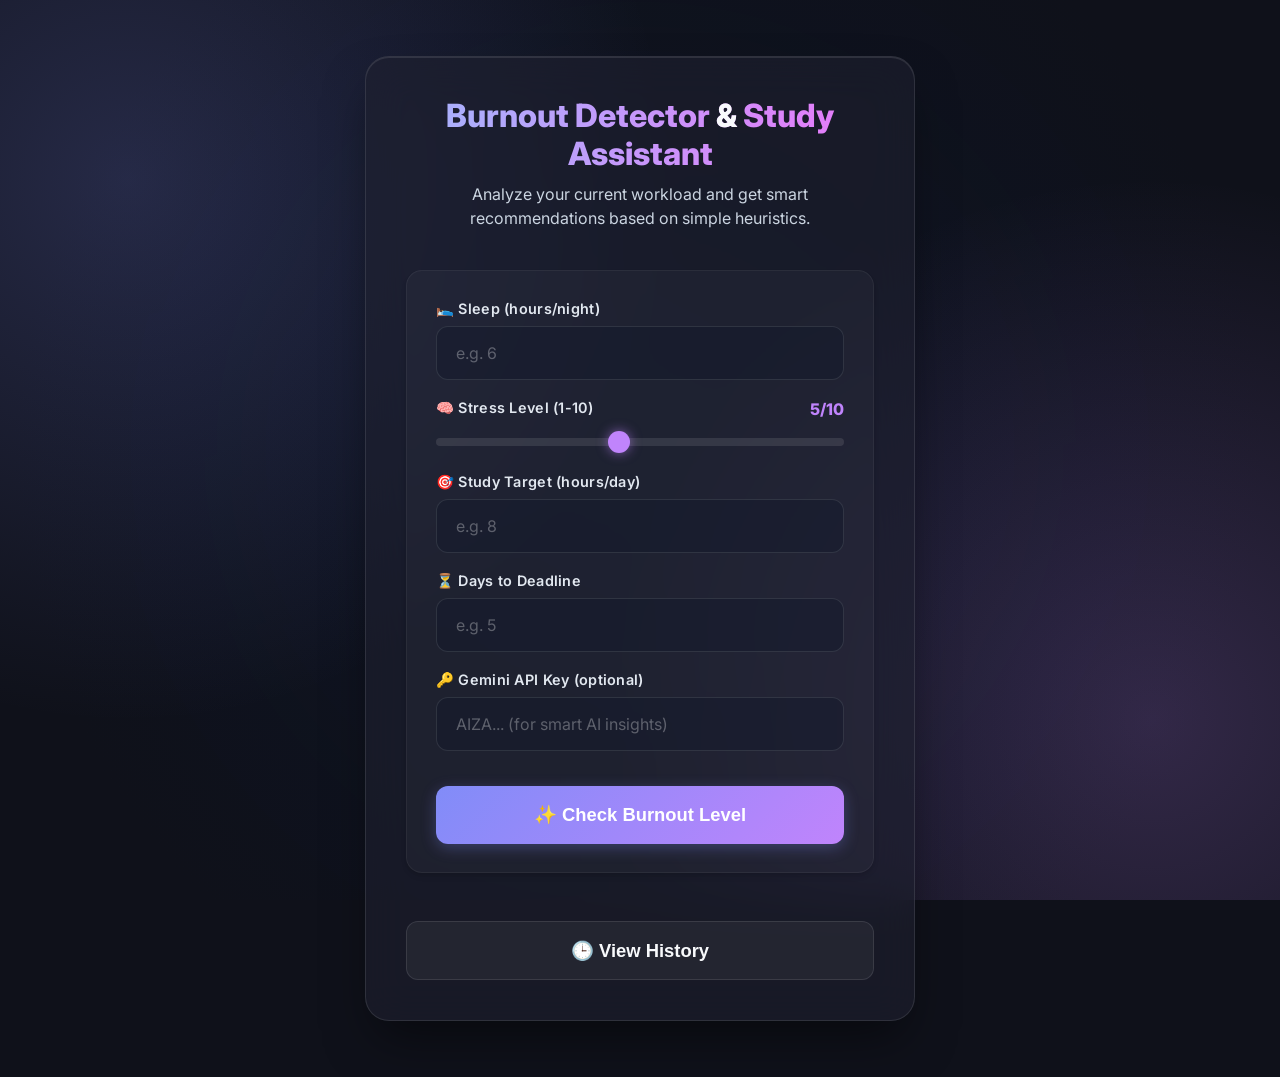
==== index.html @ ac302d41 "Initial commit - AI Burnout Detector" ====
<!DOCTYPE html>
<html lang="en">
<head>
    <meta charset="UTF-8">
    <meta name="viewport" content="width=device-width, initial-scale=1.0">
    <meta name="description" content="AI Burnout Detector & Smart Study Assistant to help students manage stress and workload.">
    <title>AI Burnout Detector & Smart Study Assistant</title>
    <link rel="stylesheet" href="style.css">
    <link href="https://fonts.googleapis.com/css2?family=Inter:wght@300;400;600;800&display=swap" rel="stylesheet">
</head>
<body>
    <div class="background-animation"></div>
    <div class="container glass-panel">
        <header>
            <h1>Burnout Detector <span>&</span> Study Assistant</h1>
            <p>Analyze your current workload and get smart recommendations based on simple heuristics.</p>
        </header>

        <main>
            <div class="input-section card">
                <div class="form-group">
                    <label for="sleepHours">🛌 Sleep (hours/night)</label>
                    <input type="number" id="sleepHours" min="0" max="24" placeholder="e.g. 6" required>
                </div>
                
                <div class="form-group">
                    <label for="stressLevel">🧠 Stress Level (1-10)</label>
                    <input type="range" id="stressLevel" min="1" max="10" value="5" oninput="document.getElementById('stressValue').innerText = this.value">
                    <span class="range-val"><span id="stressValue">5</span>/10</span>
                </div>

                <div class="form-group">
                    <label for="studyHours">🎯 Study Target (hours/day)</label>
                    <input type="number" id="studyHours" min="0" max="24" placeholder="e.g. 8" required>
                </div>

                <div class="form-group">
                    <label for="daysLeft">⏳ Days to Deadline</label>
                    <input type="number" id="daysLeft" min="0" placeholder="e.g. 5" required>
                </div>

                <div class="form-group">
                    <label for="apiKey">🔑 Gemini API Key (optional)</label>
                    <input type="password" id="apiKey" placeholder="AIZA... (for smart AI insights)">
                </div>

                <button id="checkBtn" class="primary-btn">✨ Check Burnout Level</button>
            </div>

            <div id="outputSection" class="output-section hidden">
                <div class="result-card card">
                    <h2>Burnout Level: <span id="burnoutLevel" class="badge"></span></h2>
                    <p id="motivationMessage" class="motivation-text"></p>
                </div>
                <div class="recommendations">
                    <div class="card study-plan">
                        <h3>📚 Suggested Study Plan</h3>
                        <p id="studyPlanText"></p>
                    </div>
                    <div class="card health">
                        <h3>🧘 Health Recommendations</h3>
                        <p id="healthText"></p>
                    </div>
                    <div id="aiInsightCard" class="card ai-insight" style="display: none;">
                        <h3>✨ Gemini AI Insight</h3>
                        <p id="aiInsightText">Analyzing your data...</p>
                    </div>
                </div>
            </div>

            <div class="history-controls">
                <button id="toggleHistoryBtn" class="secondary-btn">🕒 View History</button>
            </div>

            <div id="historySection" class="history-section hidden">
                <h3>📅 Recent Logs</h3>
                <div id="historyList" class="history-list">
                    <!-- History items will be injected here -->
                </div>
                <button id="clearHistoryBtn" class="danger-btn">🗑️ Clear History</button>
            </div>
        </main>
    </div>
    <script src="app.js"></script>
</body>
</html>
---- style.css ----
:root {
    --bg-color: #0f111a;
    --text-main: #f8fafc;
    --text-muted: #cbd5e1;
    --primary: #818cf8;
    --primary-hover: #a5b4fc;
    --accent: #c084fc;
    
    /* Semantic Colors */
    --low-risk: #10b981;
    --low-bg: rgba(16, 185, 129, 0.2);
    --medium-risk: #f59e0b;
    --medium-bg: rgba(245, 158, 11, 0.2);
    --high-risk: #ef4444;
    --high-bg: rgba(239, 68, 68, 0.2);
}

* {
    box-sizing: border-box;
    margin: 0;
    padding: 0;
}

body {
    font-family: 'Inter', sans-serif;
    background-color: var(--bg-color);
    color: var(--text-main);
    display: flex;
    justify-content: center;
    align-items: center;
    min-height: 100vh;
    overflow-x: hidden;
    position: relative;
    padding: 1.5rem;
}

.background-animation {
    position: fixed;
    top: 0;
    left: 0;
    width: 100vw;
    height: 100vh;
    background: radial-gradient(circle at 10% 20%, rgba(129, 140, 248, 0.2), transparent 40%),
                radial-gradient(circle at 90% 80%, rgba(192, 132, 252, 0.2), transparent 40%),
                radial-gradient(circle at 50% 50%, rgba(15, 23, 42, 0.8), var(--bg-color) 80%);
    z-index: 0;
    animation: drift 15s infinite alternate ease-in-out;
    pointer-events: none;
}

@keyframes drift {
    0% { transform: scale(1) translate(0, 0); }
    100% { transform: scale(1.1) translate(3%, 3%); }
}

.container {
    position: relative;
    z-index: 1;
    width: 100%;
    max-width: 550px;
    padding: 2.5rem;
    border-radius: 24px;
    margin: 2rem auto;
}

.glass-panel {
    background: rgba(30, 32, 48, 0.6);
    backdrop-filter: blur(20px);
    -webkit-backdrop-filter: blur(20px);
    border: 1px solid rgba(255, 255, 255, 0.1);
    box-shadow: 0 25px 50px -12px rgba(0, 0, 0, 0.5), inset 0 1px 0 rgba(255, 255, 255, 0.1);
}

header {
    text-align: center;
    margin-bottom: 2.5rem;
}

h1 {
    font-size: 2rem;
    font-weight: 800;
    background: linear-gradient(to right, #a5b4fc, #e879f9);
    -webkit-background-clip: text;
    -webkit-text-fill-color: transparent;
    margin-bottom: 0.5rem;
    line-height: 1.2;
}

h1 span {
    background: var(--text-main);
    -webkit-background-clip: text;
    -webkit-text-fill-color: transparent;
}

header p {
    color: var(--text-muted);
    font-size: 1rem;
    line-height: 1.5;
}

.card {
    background: rgba(255, 255, 255, 0.03);
    border: 1px solid rgba(255, 255, 255, 0.05);
    border-radius: 16px;
    padding: 1.5rem;
    box-shadow: 0 4px 6px -1px rgba(0, 0, 0, 0.1), 0 2px 4px -1px rgba(0, 0, 0, 0.06);
}

.input-section.card {
    padding: 1.8rem;
    margin-bottom: 1.5rem;
}

.form-group {
    margin-bottom: 1.2rem;
    display: flex;
    flex-direction: column;
    position: relative;
}

label {
    font-size: 0.9rem;
    font-weight: 600;
    margin-bottom: 0.5rem;
    color: #e2e8f0;
    letter-spacing: 0.02em;
}

input[type="number"], input[type="password"] {
    padding: 1rem 1.2rem;
    background: rgba(15, 23, 42, 0.4);
    border: 1px solid rgba(255, 255, 255, 0.1);
    color: #fff;
    border-radius: 12px;
    font-size: 1rem;
    outline: none;
    transition: all 0.3s ease;
    font-family: inherit;
}

input[type="number"]:focus, input[type="password"]:focus {
    border-color: var(--primary);
    box-shadow: 0 0 0 3px rgba(129, 140, 248, 0.2);
    background: rgba(15, 23, 42, 0.7);
}

input[type="number"]::placeholder, input[type="password"]::placeholder {
    color: rgba(255, 255, 255, 0.3);
}

input[type="range"] {
    -webkit-appearance: none;
    background: rgba(255, 255, 255, 0.1);
    height: 8px;
    border-radius: 8px;
    margin-top: 0.8rem;
    margin-bottom: 0.5rem;
    outline: none;
}

input[type="range"]::-webkit-slider-thumb {
    -webkit-appearance: none;
    width: 22px;
    height: 22px;
    border-radius: 50%;
    background: var(--accent);
    cursor: pointer;
    box-shadow: 0 0 12px rgba(192, 132, 252, 0.6);
    transition: transform 0.1s ease;
}

input[type="range"]::-webkit-slider-thumb:hover {
    transform: scale(1.15);
}

.range-val {
    position: absolute;
    right: 0;
    top: 0;
    color: var(--accent);
    font-weight: 800;
    font-size: 1rem;
}

.primary-btn, .secondary-btn, .danger-btn {
    width: 100%;
    padding: 1.1rem;
    font-size: 1.15rem;
    font-weight: 700;
    cursor: pointer;
    border: none;
    border-radius: 12px;
    transition: all 0.3s ease;
    margin-top: 1rem;
}

.primary-btn {
    background: linear-gradient(135deg, var(--primary), var(--accent));
    color: white;
    box-shadow: 0 4px 15px rgba(129, 140, 248, 0.3);
}

.secondary-btn {
    background: rgba(255, 255, 255, 0.05);
    color: var(--text-main);
    border: 1px solid rgba(255, 255, 255, 0.1);
}

.secondary-btn:hover {
    background: rgba(255, 255, 255, 0.1);
}

.danger-btn {
    background: rgba(239, 68, 68, 0.1);
    color: #fca5a5;
    border: 1px solid rgba(239, 68, 68, 0.3);
    padding: 0.8rem;
    font-size: 1rem;
}

.danger-btn:hover {
    background: rgba(239, 68, 68, 0.2);
}

.output-section {
    margin-top: 2rem;
    display: flex;
    flex-direction: column;
    gap: 1rem;
}

.hidden {
    display: none !important;
}

/* Staggered Animations */
.output-section > div {
    opacity: 0;
    animation: slideUpFade 0.5s cubic-bezier(0.16, 1, 0.3, 1) forwards;
}

.output-section .result-card {
    animation-delay: 0s;
}

.output-section .study-plan {
    animation-delay: 0.1s;
}

.output-section .health {
    animation-delay: 0.2s;
}

@keyframes slideUpFade {
    from { opacity: 0; transform: translateY(20px); }
    to { opacity: 1; transform: translateY(0); }
}

.result-card {
    text-align: center;
    border: 1px solid rgba(255, 255, 255, 0.1);
}

.result-card h2 {
    font-size: 1.3rem;
    font-weight: 600;
    color: #e2e8f0;
    display: flex;
    justify-content: center;
    align-items: center;
    gap: 0.8rem;
    flex-wrap: wrap;
}

.motivation-text {
    margin-top: 1.2rem;
    font-size: 1.05rem;
    color: var(--primary-hover);
    font-style: italic;
    opacity: 0.9;
    letter-spacing: 0.02em;
}

/* Badge Styling */
.badge {
    padding: 0.4rem 1rem;
    border-radius: 9999px;
    font-weight: 800;
    font-size: 1.2rem;
    box-shadow: 0 4px 10px rgba(0,0,0,0.2);
    border: 1px solid rgba(255, 255, 255, 0.1);
}

.badge-low {
    color: var(--low-risk);
    background: var(--low-bg);
    border-color: rgba(16, 185, 129, 0.3);
}

.badge-medium {
    color: var(--medium-risk);
    background: var(--medium-bg);
    border-color: rgba(245, 158, 11, 0.3);
}

.badge-high {
    color: var(--high-risk);
    background: var(--high-bg);
    border-color: rgba(239, 68, 68, 0.3);
}

.recommendations {
    display: flex;
    flex-direction: column;
    gap: 1rem;
}

.recommendations .card {
    border-left: 4px solid var(--primary);
    transition: transform 0.3s ease, background 0.3s ease;
}

.recommendations .card:hover {
    background: rgba(255, 255, 255, 0.05);
    transform: translateX(4px);
}

.card.study-plan {
    border-left-color: #3b82f6;
}

.card.health {
    border-left-color: #10b981;
}

.card.ai-insight {
    border-left-color: var(--accent);
    background: rgba(192, 132, 252, 0.05);
    border-right: 1px solid rgba(192, 132, 252, 0.1);
    border-top: 1px solid rgba(192, 132, 252, 0.1);
    border-bottom: 1px solid rgba(192, 132, 252, 0.1);
}

.card.ai-insight h3 {
    color: var(--accent);
}

.card h3 {
    font-size: 1.15rem;
    margin-bottom: 0.8rem;
    display: flex;
    align-items: center;
    color: #f8fafc;
}

.card p {
    font-size: 1rem;
    color: var(--text-muted);
    line-height: 1.6;
}

/* History Section */
.history-controls {
    margin-top: 2rem;
}

.history-section {
    margin-top: 1rem;
    background: rgba(15, 23, 42, 0.3);
    border: 1px solid rgba(255, 255, 255, 0.05);
    border-radius: 16px;
    padding: 1.5rem;
    animation: slideUpFade 0.5s ease;
}

.history-section h3 {
    text-align: center;
    color: var(--text-main);
    margin-bottom: 1rem;
}

.history-list {
    display: flex;
    flex-direction: column;
    gap: 0.8rem;
    max-height: 250px;
    overflow-y: auto;
    margin-bottom: 1rem;
    padding-right: 0.5rem;
}

/* Custom Scrollbar for list */
.history-list::-webkit-scrollbar {
    width: 6px;
}
.history-list::-webkit-scrollbar-thumb {
    background: rgba(255, 255, 255, 0.2);
    border-radius: 6px;
}

.history-item {
    background: rgba(255, 255, 255, 0.03);
    padding: 1rem;
    border-radius: 10px;
    font-size: 0.9rem;
    border-left: 3px solid var(--text-muted);
    display: flex;
    flex-direction: column;
    gap: 0.3rem;
}

.history-item-header {
    display: flex;
    justify-content: space-between;
    color: #e2e8f0;
    font-weight: 600;
}

.history-item-date {
    color: var(--text-muted);
    font-size: 0.8rem;
}

.history-item-details {
    color: var(--text-muted);
}

@media (max-width: 480px) {
    .container {
        padding: 1.5rem;
        border-radius: 20px;
    }
    h1 {
        font-size: 1.6rem;
    }
}
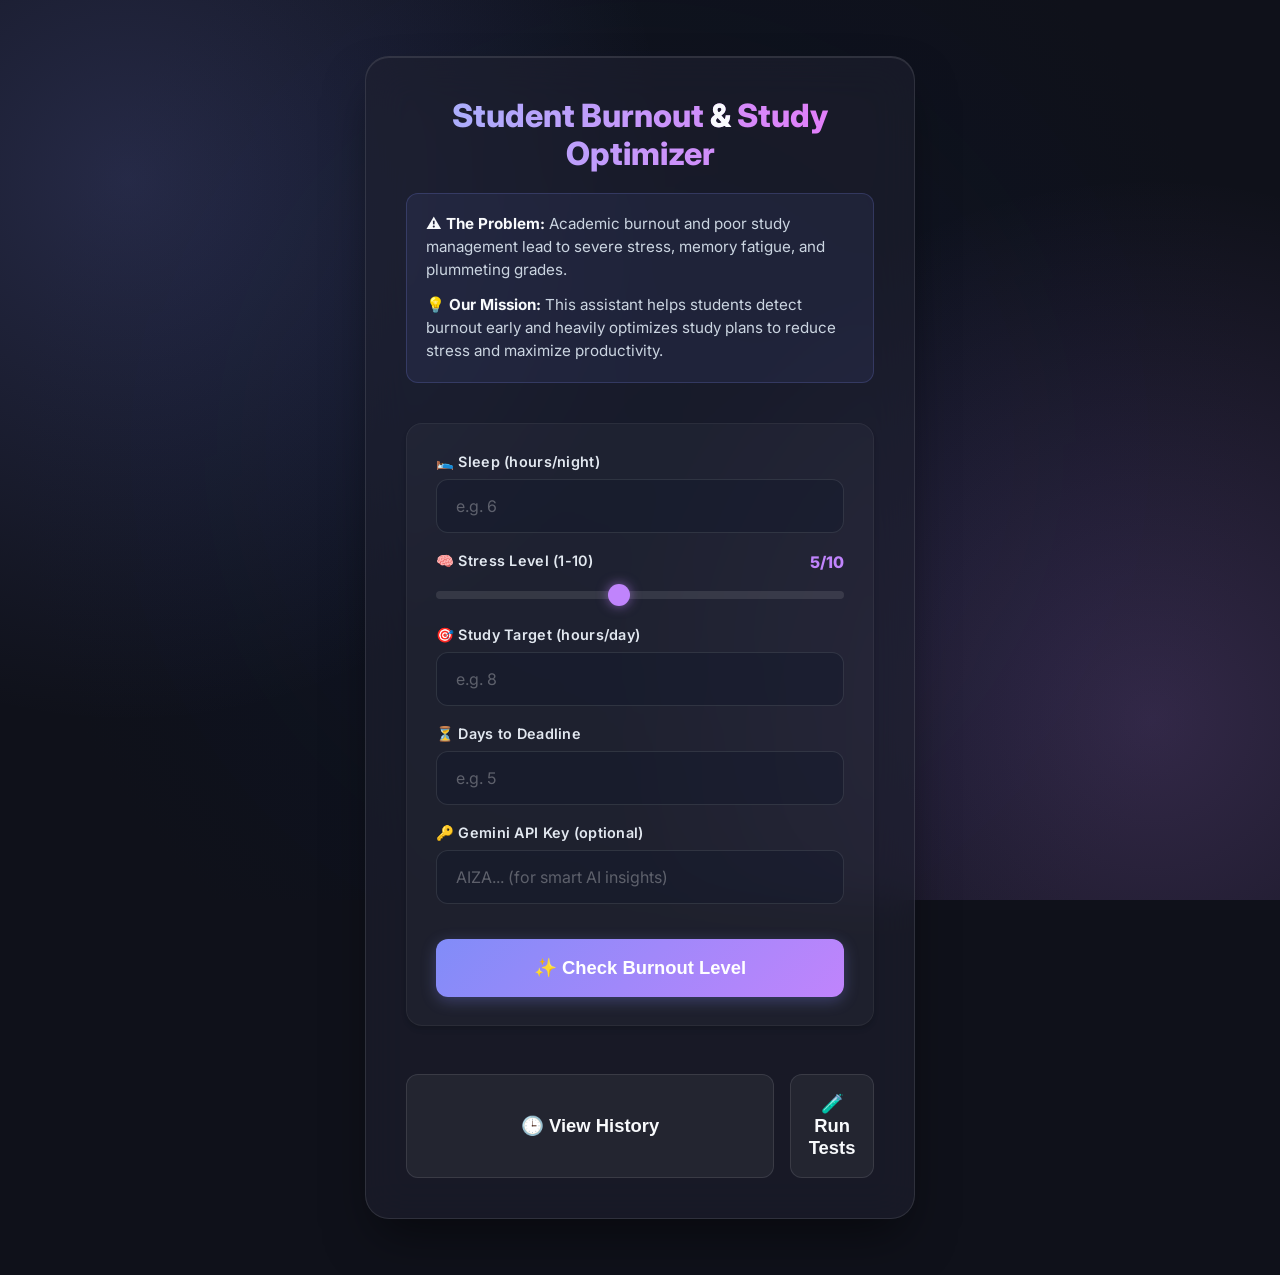
==== commit 65817833: "Improved logic, added testing, enhanced accessibility and Gemini integration" ====
--- a/index.html
+++ b/index.html
@@ -12,40 +12,45 @@
     <div class="background-animation"></div>
     <div class="container glass-panel">
         <header>
-            <h1>Burnout Detector <span>&</span> Study Assistant</h1>
-            <p>Analyze your current workload and get smart recommendations based on simple heuristics.</p>
+            <h1>Student Burnout <span>&</span> Study Optimizer</h1>
+            <div class="mission-statement">
+                <p><strong>⚠️ The Problem:</strong> Academic burnout and poor study management lead to severe stress, memory fatigue, and plummeting grades.</p>
+                <p><strong>💡 Our Mission:</strong> This assistant helps students detect burnout early and heavily optimizes study plans to reduce stress and maximize productivity.</p>
+            </div>
         </header>
 
         <main>
-            <div class="input-section card">
+            <form id="burnoutForm" class="input-section card">
                 <div class="form-group">
-                    <label for="sleepHours">🛌 Sleep (hours/night)</label>
-                    <input type="number" id="sleepHours" min="0" max="24" placeholder="e.g. 6" required>
+                    <label for="sleepHours"><span aria-hidden="true">🛌</span> Sleep (hours/night)</label>
+                    <input type="number" id="sleepHours" min="0" max="24" placeholder="e.g. 6" required aria-required="true">
                 </div>
                 
                 <div class="form-group">
-                    <label for="stressLevel">🧠 Stress Level (1-10)</label>
-                    <input type="range" id="stressLevel" min="1" max="10" value="5" oninput="document.getElementById('stressValue').innerText = this.value">
-                    <span class="range-val"><span id="stressValue">5</span>/10</span>
+                    <label for="stressLevel"><span aria-hidden="true">🧠</span> Stress Level (1-10)</label>
+                    <input type="range" id="stressLevel" min="1" max="10" value="5" aria-valuemin="1" aria-valuemax="10" oninput="document.getElementById('stressValue').innerText = this.value">
+                    <span class="range-val" aria-live="polite"><span id="stressValue">5</span>/10</span>
                 </div>
 
                 <div class="form-group">
-                    <label for="studyHours">🎯 Study Target (hours/day)</label>
-                    <input type="number" id="studyHours" min="0" max="24" placeholder="e.g. 8" required>
+                    <label for="studyHours"><span aria-hidden="true">🎯</span> Study Target (hours/day)</label>
+                    <input type="number" id="studyHours" min="0" max="24" placeholder="e.g. 8" required aria-required="true">
                 </div>
 
                 <div class="form-group">
-                    <label for="daysLeft">⏳ Days to Deadline</label>
-                    <input type="number" id="daysLeft" min="0" placeholder="e.g. 5" required>
+                    <label for="daysLeft"><span aria-hidden="true">⏳</span> Days to Deadline</label>
+                    <input type="number" id="daysLeft" min="0" placeholder="e.g. 5" required aria-required="true">
                 </div>
 
                 <div class="form-group">
-                    <label for="apiKey">🔑 Gemini API Key (optional)</label>
+                    <label for="apiKey"><span aria-hidden="true">🔑</span> Gemini API Key (optional)</label>
                     <input type="password" id="apiKey" placeholder="AIZA... (for smart AI insights)">
                 </div>
 
-                <button id="checkBtn" class="primary-btn">✨ Check Burnout Level</button>
-            </div>
+                <div id="errorAlert" role="alert" style="display: none; color: #fca5a5; background: rgba(239, 68, 68, 0.1); padding: 0.8rem; border-radius: 8px; border: 1px solid rgba(239, 68, 68, 0.3); margin-bottom: 1rem; font-size: 0.9rem; font-weight: 600;"></div>
+
+                <button type="submit" id="checkBtn" class="primary-btn"><span aria-hidden="true">✨</span> Check Burnout Level</button>
+            </form>
 
             <div id="outputSection" class="output-section hidden">
                 <div class="result-card card">
@@ -54,33 +59,35 @@
                 </div>
                 <div class="recommendations">
                     <div class="card study-plan">
-                        <h3>📚 Suggested Study Plan</h3>
-                        <p id="studyPlanText"></p>
+                        <h3><span aria-hidden="true">📚</span> Suggested Study Plan</h3>
+                        <p id="studyPlanText" aria-live="polite"></p>
                     </div>
                     <div class="card health">
-                        <h3>🧘 Health Recommendations</h3>
-                        <p id="healthText"></p>
+                        <h3><span aria-hidden="true">🧘</span> Health Recommendations</h3>
+                        <p id="healthText" aria-live="polite"></p>
                     </div>
                     <div id="aiInsightCard" class="card ai-insight" style="display: none;">
-                        <h3>✨ Gemini AI Insight</h3>
-                        <p id="aiInsightText">Analyzing your data...</p>
+                        <h3><span aria-hidden="true">✨</span> Gemini AI Insight</h3>
+                        <p id="aiInsightText" aria-live="polite">Analyzing your data...</p>
                     </div>
                 </div>
             </div>
 
-            <div class="history-controls">
-                <button id="toggleHistoryBtn" class="secondary-btn">🕒 View History</button>
+            <div class="history-controls" style="display: flex; gap: 1rem;">
+                <button id="toggleHistoryBtn" class="secondary-btn"><span aria-hidden="true">🕒</span> View History</button>
+                <button onclick="window.runBurnoutTests()" class="secondary-btn" style="flex: 0.5;"><span aria-hidden="true">🧪</span> Run Tests</button>
             </div>
 
             <div id="historySection" class="history-section hidden">
-                <h3>📅 Recent Logs</h3>
-                <div id="historyList" class="history-list">
+                <h3><span aria-hidden="true">📅</span> Recent Logs</h3>
+                <p id="dashboardTrend" style="margin-bottom: 1rem; font-size: 0.95rem; text-align: center; background: rgba(255,255,255,0.05); padding: 0.5rem; border-radius: 8px;"><em>Track another session to see your trend!</em></p>
+                <div id="historyList" class="history-list" role="list">
                     <!-- History items will be injected here -->
                 </div>
-                <button id="clearHistoryBtn" class="danger-btn">🗑️ Clear History</button>
+                <button id="clearHistoryBtn" class="danger-btn"><span aria-hidden="true">🗑️</span> Clear History</button>
             </div>
         </main>
     </div>
-    <script src="app.js"></script>
+    <script type="module" src="app.js"></script>
 </body>
 </html>
--- a/style.css
+++ b/style.css
@@ -21,6 +21,11 @@
     padding: 0;
 }
 
+*:focus-visible {
+    outline: 2px solid var(--accent);
+    outline-offset: 3px;
+}
+
 body {
     font-family: 'Inter', sans-serif;
     background-color: var(--bg-color);
@@ -92,10 +97,27 @@
     -webkit-text-fill-color: transparent;
 }
 
-header p {
+.mission-statement {
+    background: rgba(129, 140, 248, 0.08);
+    border: 1px solid rgba(129, 140, 248, 0.2);
+    border-radius: 12px;
+    padding: 1.2rem;
+    margin-top: 1.2rem;
+    text-align: left;
+    display: flex;
+    flex-direction: column;
+    gap: 0.8rem;
+}
+
+.mission-statement p {
     color: var(--text-muted);
-    font-size: 1rem;
+    font-size: 0.95rem;
     line-height: 1.5;
+    margin: 0;
+}
+
+.mission-statement strong {
+    color: var(--text-main);
 }
 
 .card {
